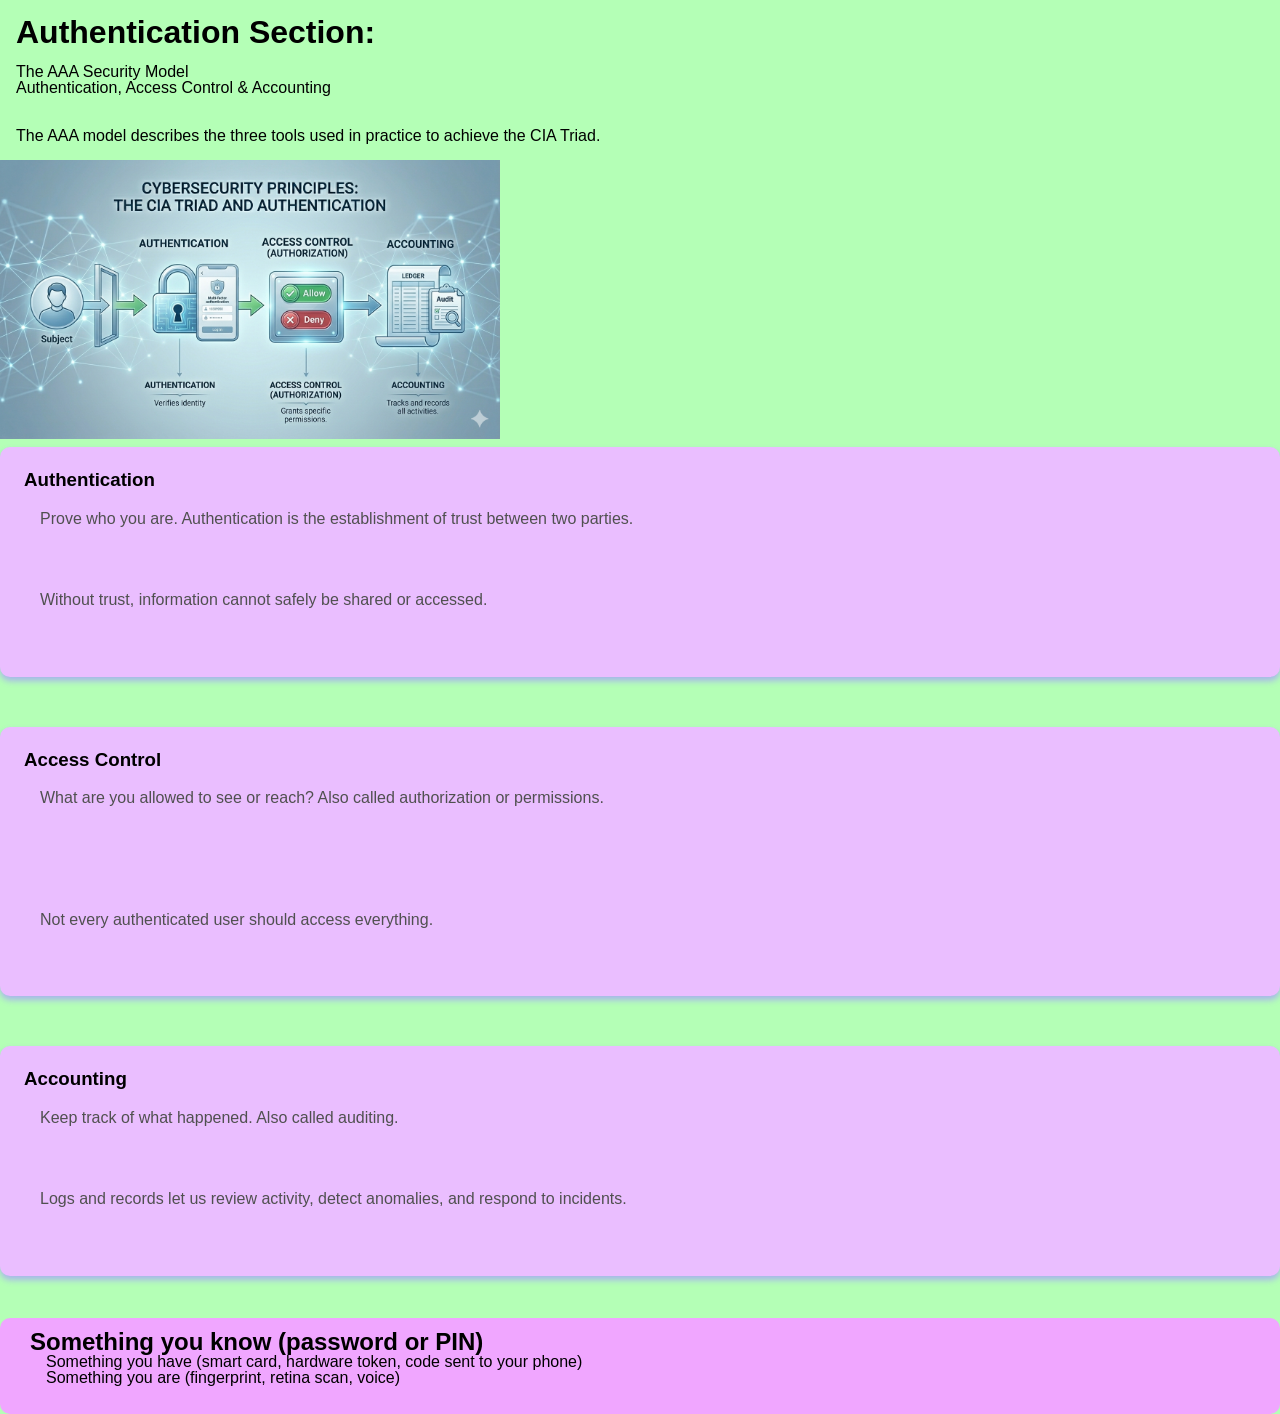
==== aaa.html @ bca1310d "did a thing" ====
<!DOCTYPE html>
<html lang="en">
<head>
    <meta charset="UTF-8">
    <meta name="viewport" content="width=device-width, initial-scale=1.0">
    <title>AAA</title>
    <link rel="stylesheet" href="CSS/styles.css">
    <link rel="icon" href="Images/shieldBlueprint.png">
</head>
<body>
    <h1>Authentication Section:</h1>
<p>The AAA Security Model <br> Authentication, Access Control &amp; Accounting</p> <br>
<p>The AAA model describes the three tools used in practice to
achieve the CIA Triad.</p>
<img src="Images/aaa1.png" width="500">

<div class="cards-grid">

    
                
                <!-- CARD 1 -->
                
                <div class="card">
                    
                     
                    
                    
                    
                    <div class="card-content">
                        
                        <h3>Authentication</h3>
                        
                        
                        <p>Prove who you are. Authentication is the establishment of trust
between two parties.</p>
<br>
<p>Without trust, information cannot safely be shared or accessed.</p>
                        
                        
                        
                    </div>
                </div>
<!-- CARD 2 -->
                <div class="card">
                    
                     
                    
                    
                    
                    <div class="card-content">
                        
                        <h3>Access Control</h3>
                        
                        
                        <p>What are you allowed to see or reach? Also called authorization or permissions.</p></p>
<br>
<p>Not every authenticated user should access everything.</p>
                        
                        
                        
                    </div>
                </div>

                <!-- CARD 3 -->
                
                <div class="card">
                    
                    
                    <div class="card-content">
                        
                        <h3>Accounting</h3>
                        
                        
                        <p>Keep track of what happened. Also called auditing.</p>
<br>
<p>Logs and records let us review activity, detect anomalies, and respond to incidents.</p>
                        
                        
                    </div>
                </div>
<div class="security">
                <h2>Something you know (password or PIN)</h2>
                <p>Something you have (smart card, hardware token, code sent to your phone) <br> Something you are (fingerprint, retina scan, voice)</p>

    </div>
    
</body>
</html>
---- CSS/styles.css ----
* {
    margin: 0;
    padding: 0;
    box-sizing: border-box;
}

body {
    font-family: 'Arial', sans-serif;
    line-height: 1.0;
    color: black;
    background-color: rgb(180, 255, 182);
}

img {
    max-width: 100%;
    height: auto;
    display: block;
}

a {
    text-decoration: none;
    color: inherit;
}

ul {
    list-style: none;
}

h1 {
    padding: 1rem;
}

p {
    padding-left: 1rem;
    padding-bottom: 1rem;
}


 */


.container {
    max-width: 1400px;
    margin: 0 auto;
    padding: 0 20px;
}



.navbar {
    
    background-color: rgb(159, 180, 181);
    
    padding: 15px 0;
    
    position: sticky;
    
    z-index: 100;
    box-shadow: 0 2px 5px rgba(0, 0, 0, 0.3)
}

.navbar .container {
    
    display: flex;
    
    justify-content: space-between;
    
    align-items: center;
}

.nav-brand {
    
    color: white;
    
    font-size: 1.5rem;
    
    font-weight: bold;
}

.nav-menu {
    
    display: flex;
   
    gap: 2rem;
}

.nav-menu li a {
   
    color: var(white);
    
    transition: color 0.3s ease;
     
    display: inline-block;
    
    padding: 8px 20px;
    
    font-size: 1rem;
    
    border: none;
    
    border-radius: 5px;
    
    cursor: pointer;
   
    transition: all 0.3s ease;
    font-weight: normal;
    
    color: rgb(255, 255, 255);
}

.nav-menu li a:hover {
    
    color: gray;
    
}


.hero {
    
    position: relative;
    
    width: 100%;
   
    min-height: 500px;
    
    margin-bottom: 2rem;
    
    overflow: hidden;
}

.hero::before {
    content: '';
    position: absolute;
    top: 0;
    left: 0;
    width: 100%;
    height: 100%;
    background-color: rgba(0, 0, 0, 0.2);
    z-index: 5;
}

.hero img {
    
    width: 100%;
    
    height: 100%;
    
    object-fit: cover;
    
    object-position: center;
    

}


.hero-content {
    
    position: absolute;
    
    top: 50%; left: 50%;
    
    transform: translate(-50%, -50%);
   
    text-align: center;
    
    color: white;
    
    text-shadow: 2px 2px 4px rgba(0, 0, 0, 0.7);
    
    z-index: 2;
    width: 90%;
    max-width: 800px;
    z-index: 10;
}

.hero-content h1 {

    font-size: 3rem;
    
    margin-bottom: 1rem;
    font-weight: bold;
}

.hero-content p {
    
    font-size: 1.2rem;
    
    margin-bottom: 2rem;
    
    max-width: 600px;
    
    margin-left: auto;
    margin-right: auto;
}


.btn {
    
    display: inline-block;
   
    padding: 12px 30px;
    
    font-size: 1rem;
    
    border: none;
    
    border-radius: 5px;
   
    cursor: pointer;
    
    transition: all 0.3s ease;
    font-weight: bold;
}

.btn-primary {
    
    background-color: rgb(220, 173, 230);
    
    color: rgb(255, 255, 255);
    
    font-weight: bold;
}

.btn-primary:hover {
    
    background-color: rgb(200, 135, 250);
    color: rgb(187, 187, 187);
    
    transform: translateY(-2px);
    box-shadow: 0 4px 8px rgba(0, 0, 0, 0.3)
}

.btn-secondary {
    background-color: rgb(199, 66, 168);
    color: white;
}

.btn-secondary:hover {
    background-color: rgb(193, 2, 152);
    
    box-shadow: 0 4px 8px rgba(0, 0, 0, 0.3);
}

/*--*/
.cards-section {
    
    padding: 4rem 0;
    
    background-color: gray;
}

.section-title {
    
    text-align: center;
    
    font-size: 2.5rem;
    
    color: silver;
    
    margin-bottom: 3rem;
    font-weight: bold;
}



.cards-grid {
    
    display: grid;
    
    
    grid-template-columns: 1fr;
    
    
    gap: 2rem;
}



.card {
    
    background-color: rgb(234, 190, 255);
   
    border-radius: 10px;
    
    box-shadow: 0 4px 6px rgba(164, 161, 250, 0.795);
    
    overflow: hidden;
    
    transition: all 0.3s ease;

    margin-bottom: 0.6rem;
    margin-top: 0.5rem;
}

.card:hover {
    
    transform: translateY(-10px);
    
    
    box-shadow: 0 8px 12px rgba(147, 156, 252, 0.473);
}

.card img {
    
    width: 100%;
   
    height: 250px;
    
    object-fit: cover;
}

.card-content {
    
    padding: 1.5rem;
}

.card-content h3 {
    
    color: black;
    
    font-size: 1,5rem;
    
    margin-bottom: 1rem;
}

.card-content p {
    
    color: rgb(80, 80, 80);
    
    margin-bottom: 1.5rem;
    
    line-height: 1.6;
}

.security {
    display: inline-block;
   
    padding: 12px 30px;
    
    font-size: 1rem;
    
    border: none;
    
    border-radius: 5px;

    background-color: rgb(240, 166, 255);   
   
    border-radius: 10px;
}
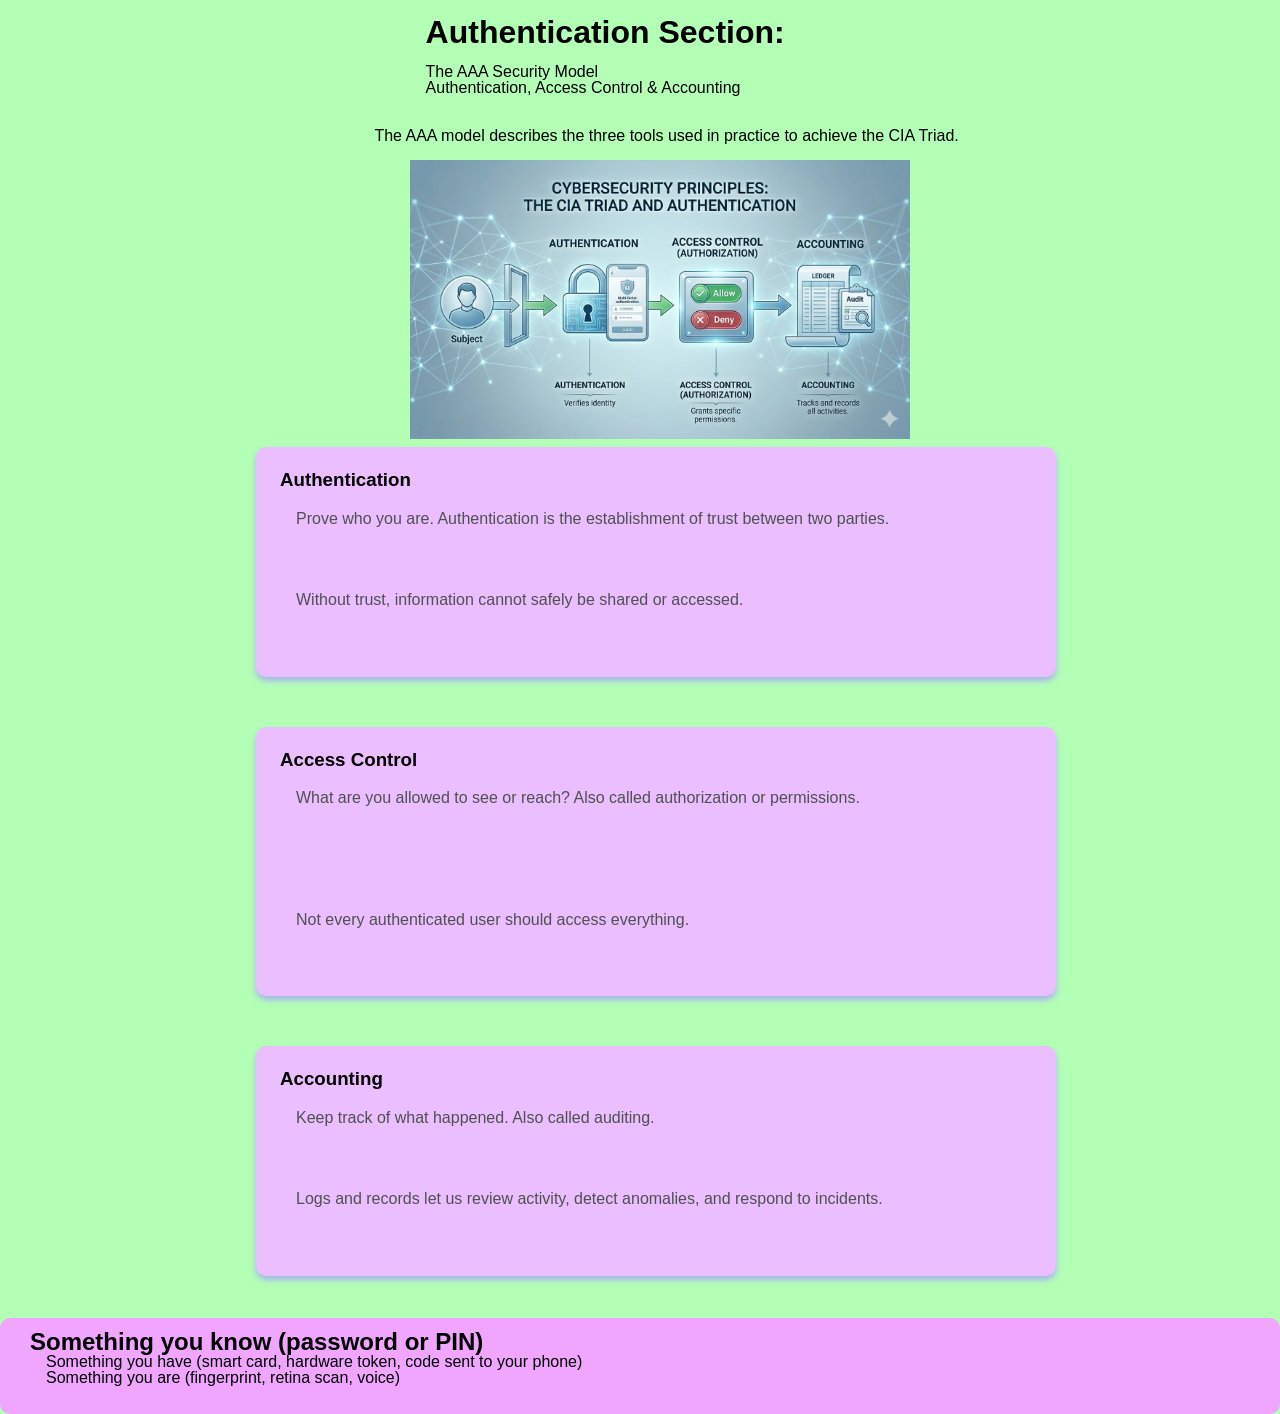
==== commit 9ed1ed4c: "lots of stuff done" ====
--- a/aaa.html
+++ b/aaa.html
@@ -8,11 +8,11 @@
     <link rel="icon" href="Images/shieldBlueprint.png">
 </head>
 <body>
-    <h1>Authentication Section:</h1>
-<p>The AAA Security Model <br> Authentication, Access Control &amp; Accounting</p> <br>
-<p>The AAA model describes the three tools used in practice to
+    <h1 style="margin-left: 32%;">Authentication Section:</h1>
+<p style="margin-left: 32%;">The AAA Security Model <br> Authentication, Access Control &amp; Accounting</p> <br>
+<p style="margin-left: 28%;">The AAA model describes the three tools used in practice to
 achieve the CIA Triad.</p>
-<img src="Images/aaa1.png" width="500">
+<img style="margin-left: 32%;" src="Images/aaa1.png" width="500">
 
 <div class="cards-grid">
 
--- a/CSS/styles.css
+++ b/CSS/styles.css
@@ -49,7 +49,7 @@
 
 .navbar {
     
-    background-color: rgb(159, 180, 181);
+    background-color: rgb(195, 255, 178);
     
     padding: 15px 0;
     
@@ -70,7 +70,7 @@
 
 .nav-brand {
     
-    color: white;
+    color: rgb(126, 126, 126);
     
     font-size: 1.5rem;
     
@@ -86,7 +86,7 @@
 
 .nav-menu li a {
    
-    color: var(white);
+    color: var(rgb(116, 116, 116));
     
     transition: color 0.3s ease;
      
@@ -105,7 +105,7 @@
     transition: all 0.3s ease;
     font-weight: normal;
     
-    color: rgb(255, 255, 255);
+    color: rgb(125, 125, 125);
 }
 
 .nav-menu li a:hover {
@@ -135,7 +135,7 @@
     left: 0;
     width: 100%;
     height: 100%;
-    background-color: rgba(0, 0, 0, 0.2);
+    background-color: rgba(140, 84, 136, 0.65);
     z-index: 5;
 }
 
@@ -262,7 +262,6 @@
 }
 
 
-
 .cards-grid {
     
     display: grid;
@@ -279,6 +278,10 @@
 .card {
     
     background-color: rgb(234, 190, 255);
+
+    margin-left: 20%;
+
+    width: 50rem;
    
     border-radius: 10px;
     
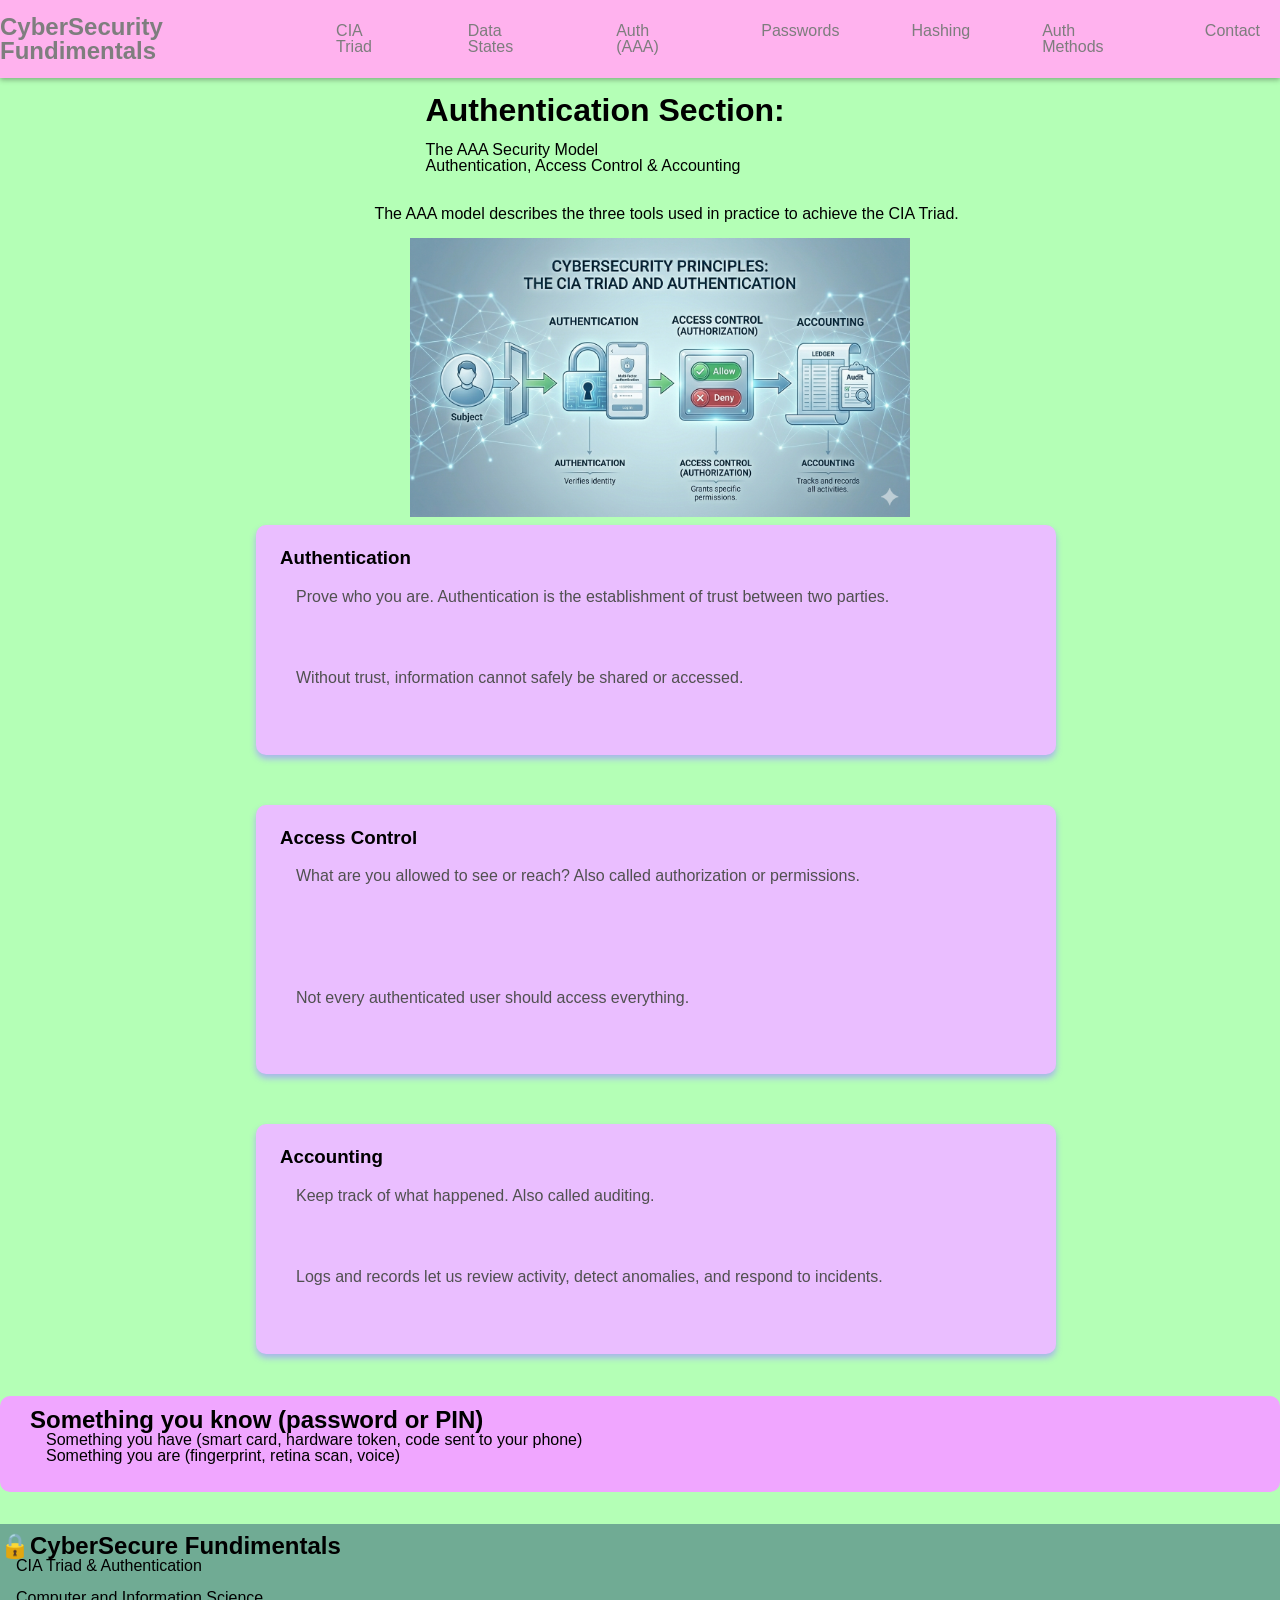
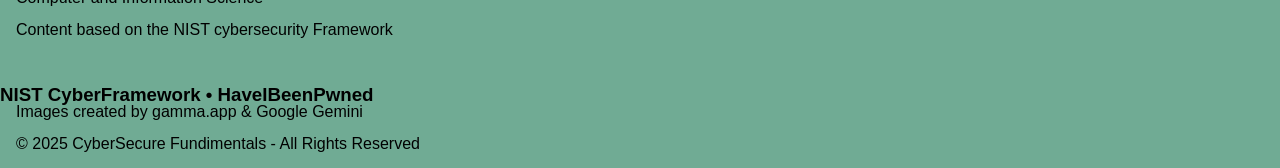
==== commit 4177e780: "pretty much done" ====
--- a/aaa.html
+++ b/aaa.html
@@ -8,6 +8,24 @@
     <link rel="icon" href="Images/shieldBlueprint.png">
 </head>
 <body>
+    <nav class="navbar">
+        <div class="container">
+            
+            <div class="nav-brand">CyberSecurity Fundimentals</div>
+            
+            
+            <ul class="nav-menu">
+                <li><a href="index.html">CIA Triad</a></li>
+                <li><a target="" href="datastates.html">Data States</a></li>
+                <li><a href="aaa.html">Auth (AAA)</a></li>
+                <li><a href="pass.html">Passwords</a></li>
+                <li><a href="hashing.html">Hashing</a></li>
+                <li><a href="auth.html">Auth Methods</a></li>
+                <li><a href="contact.html">Contact</a></li>
+                
+            </ul>
+        </div>
+    </nav>
     <h1 style="margin-left: 32%;">Authentication Section:</h1>
 <p style="margin-left: 32%;">The AAA Security Model <br> Authentication, Access Control &amp; Accounting</p> <br>
 <p style="margin-left: 28%;">The AAA model describes the three tools used in practice to
@@ -83,6 +101,17 @@
                 <p>Something you have (smart card, hardware token, code sent to your phone) <br> Something you are (fingerprint, retina scan, voice)</p>
 
     </div>
-    
+    <Footer style="background-color: rgb(112, 171, 148);">
+<h2 style="padding-top: 10px;">&#128274;CyberSecure Fundimentals</h2>
+<P>CIA Triad & Authentication</P>
+<p>Computer and Information Science</p>
+<p>Content based on the NIST cybersecurity Framework</p>
+<br>
+<br>
+<h3>NIST CyberFramework &bull; HaveIBeenPwned</h3>
+<p>Images created by gamma.app & Google Gemini</p>
+<p>&COPY; 2025 CyberSecure Fundimentals - All Rights Reserved</p>
+
+    </Footer>
 </body>
 </html>
--- a/CSS/styles.css
+++ b/CSS/styles.css
@@ -49,7 +49,7 @@
 
 .navbar {
     
-    background-color: rgb(195, 255, 178);
+    background-color: rgb(255, 178, 238);
     
     padding: 15px 0;
     
@@ -350,3 +350,10 @@
    
     border-radius: 10px;
 }
+
+.hash-border {
+    border: 2px solid rgb(255, 138, 247);
+    border-radius: 10px;
+    max-width: 400px;
+    background-color: rgb(255, 239, 252);
+}
